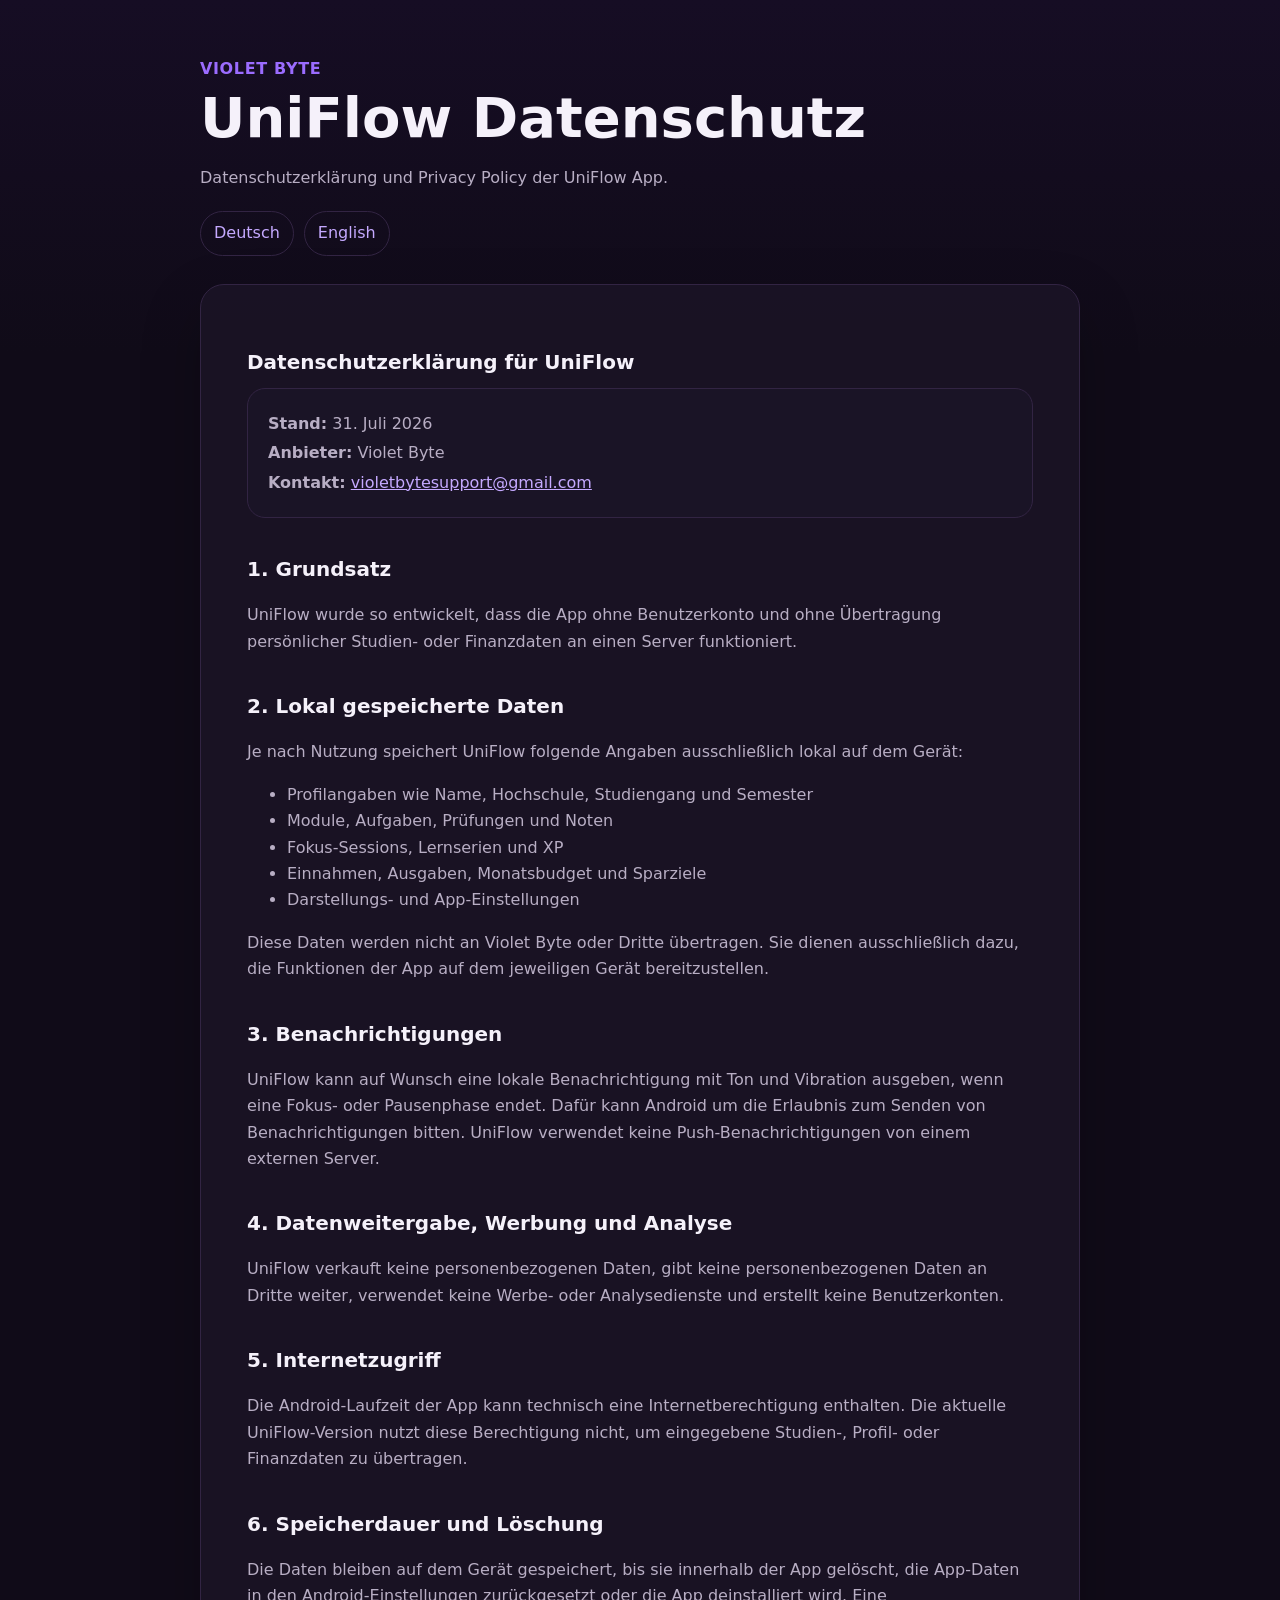
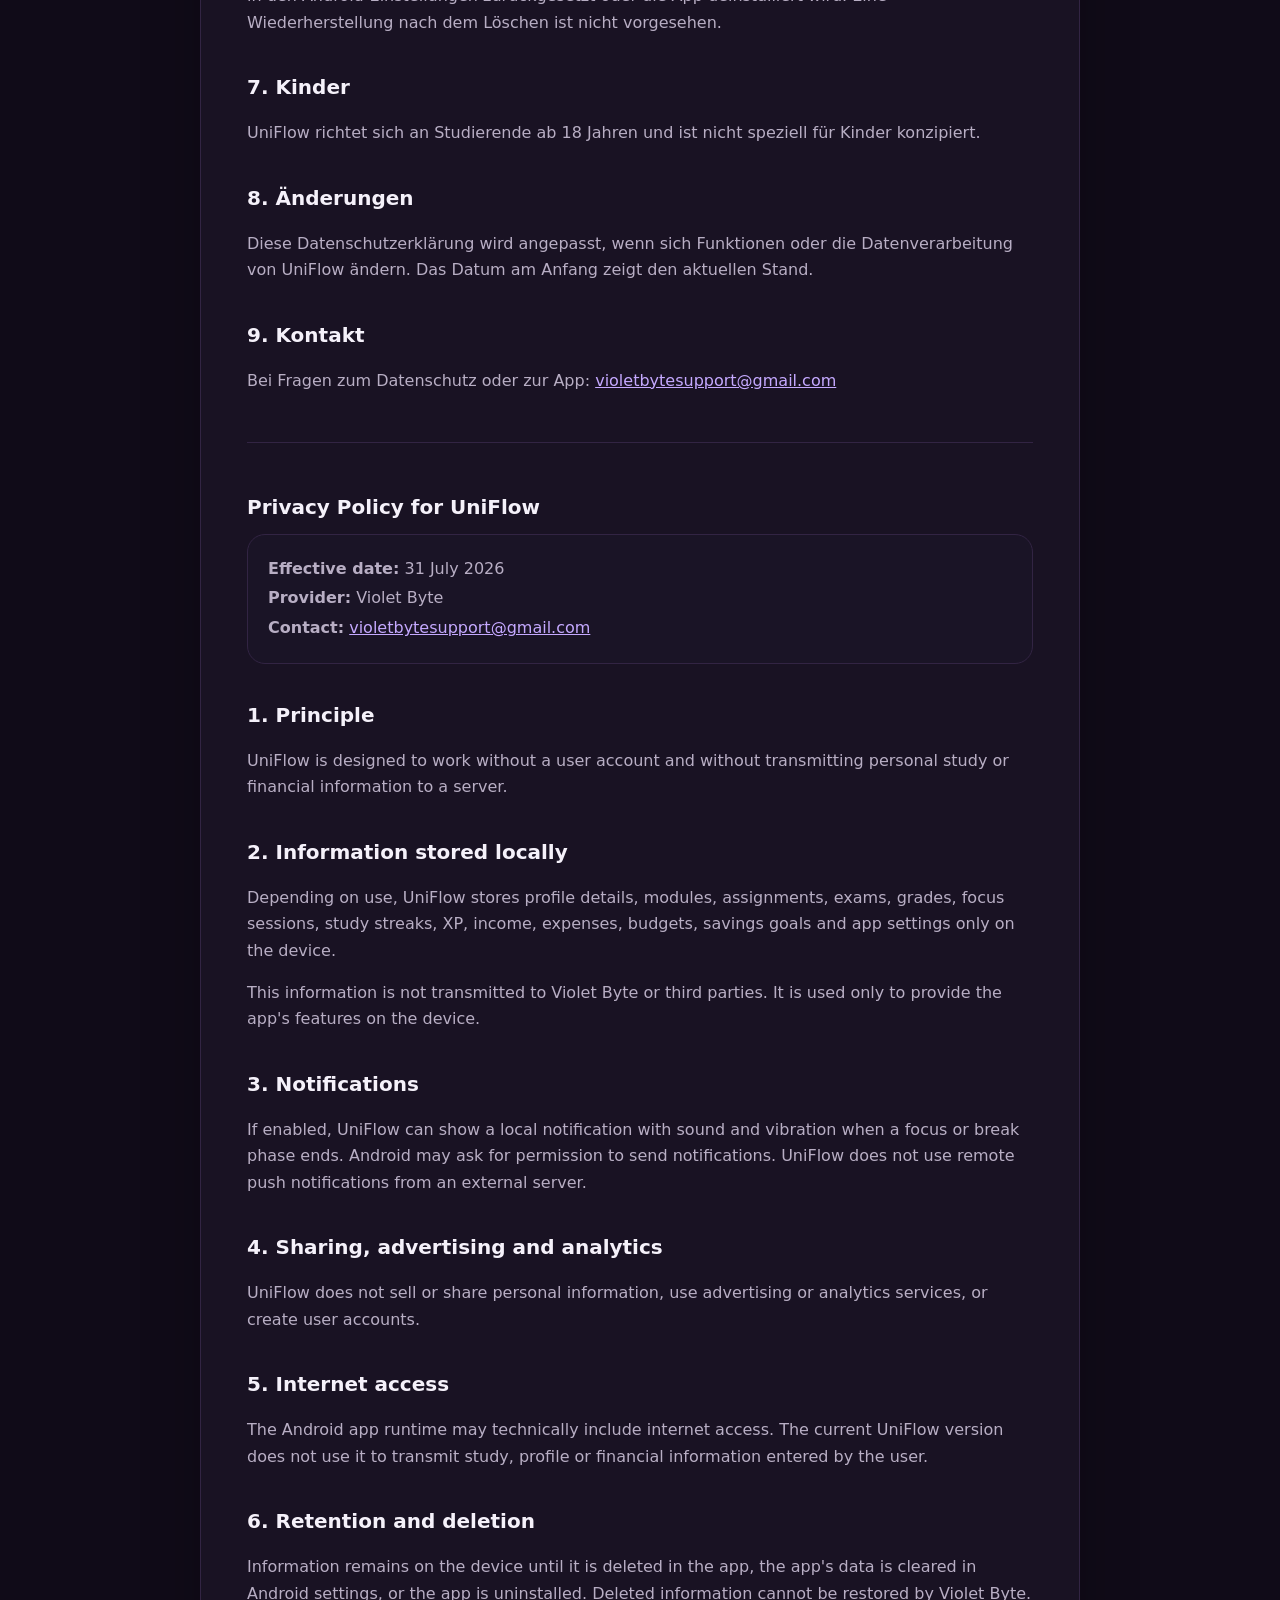
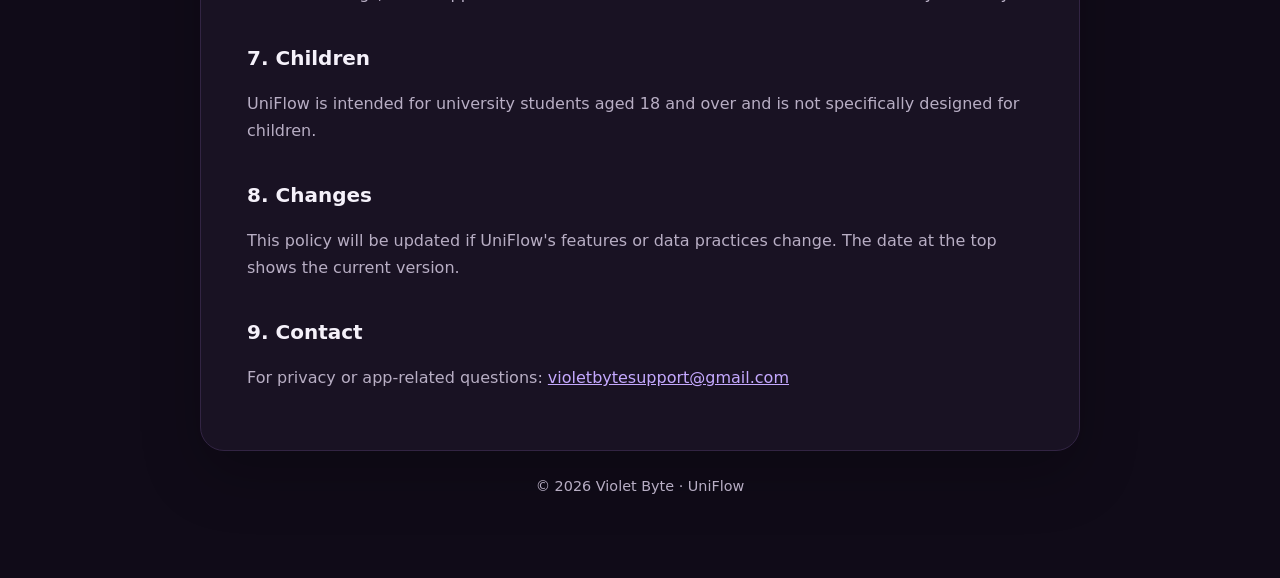
==== index.html @ 36b492f8 "Publish UniFlow privacy policy" ====
<!doctype html>
<html lang="de">
<head>
  <meta charset="utf-8">
  <meta name="viewport" content="width=device-width, initial-scale=1">
  <meta name="description" content="Datenschutzerklärung der UniFlow App von Violet Byte">
  <title>UniFlow – Datenschutzerklärung</title>
  <style>
    :root { color-scheme: dark; --bg:#100b18; --card:#1b1427; --line:#322443; --text:#f5f1fa; --muted:#b8aec4; --accent:#9b6cff; }
    * { box-sizing: border-box; }
    body { margin:0; background:linear-gradient(180deg,#160d24 0,var(--bg) 22rem); color:var(--text); font:16px/1.65 system-ui,-apple-system,"Segoe UI",sans-serif; }
    main { width:min(880px,calc(100% - 32px)); margin:0 auto; padding:56px 0 80px; }
    header { margin-bottom:28px; }
    .brand { color:var(--accent); font-weight:800; letter-spacing:.04em; }
    h1 { margin:.3rem 0 .4rem; font-size:clamp(2rem,6vw,3.5rem); line-height:1.1; }
    h2 { margin:2.2rem 0 .6rem; font-size:1.25rem; }
    p,li { color:var(--muted); }
    .meta { padding:18px 20px; border:1px solid var(--line); border-radius:18px; background:rgba(27,20,39,.9); }
    .meta p { margin:.2rem 0; }
    article { padding:26px clamp(20px,5vw,46px) 42px; border:1px solid var(--line); border-radius:24px; background:rgba(27,20,39,.82); box-shadow:0 24px 60px rgba(0,0,0,.22); }
    a { color:#c5a9ff; }
    nav { display:flex; gap:10px; margin:20px 0; }
    nav a { padding:8px 13px; border:1px solid var(--line); border-radius:999px; text-decoration:none; }
    hr { margin:48px 0; border:0; border-top:1px solid var(--line); }
    footer { margin-top:24px; color:var(--muted); text-align:center; font-size:.9rem; }
  </style>
</head>
<body>
  <main>
    <header>
      <div class="brand">VIOLET BYTE</div>
      <h1>UniFlow Datenschutz</h1>
      <p>Datenschutzerklärung und Privacy Policy der UniFlow App.</p>
      <nav aria-label="Sprachauswahl"><a href="#de">Deutsch</a><a href="#en">English</a></nav>
    </header>

    <article>
      <section id="de" lang="de">
        <h2>Datenschutzerklärung für UniFlow</h2>
        <div class="meta">
          <p><strong>Stand:</strong> 31. Juli 2026</p>
          <p><strong>Anbieter:</strong> Violet Byte</p>
          <p><strong>Kontakt:</strong> <a href="mailto:violetbytesupport@gmail.com">violetbytesupport@gmail.com</a></p>
        </div>

        <h2>1. Grundsatz</h2>
        <p>UniFlow wurde so entwickelt, dass die App ohne Benutzerkonto und ohne Übertragung persönlicher Studien- oder Finanzdaten an einen Server funktioniert.</p>

        <h2>2. Lokal gespeicherte Daten</h2>
        <p>Je nach Nutzung speichert UniFlow folgende Angaben ausschließlich lokal auf dem Gerät:</p>
        <ul>
          <li>Profilangaben wie Name, Hochschule, Studiengang und Semester</li>
          <li>Module, Aufgaben, Prüfungen und Noten</li>
          <li>Fokus-Sessions, Lernserien und XP</li>
          <li>Einnahmen, Ausgaben, Monatsbudget und Sparziele</li>
          <li>Darstellungs- und App-Einstellungen</li>
        </ul>
        <p>Diese Daten werden nicht an Violet Byte oder Dritte übertragen. Sie dienen ausschließlich dazu, die Funktionen der App auf dem jeweiligen Gerät bereitzustellen.</p>

        <h2>3. Benachrichtigungen</h2>
        <p>UniFlow kann auf Wunsch eine lokale Benachrichtigung mit Ton und Vibration ausgeben, wenn eine Fokus- oder Pausenphase endet. Dafür kann Android um die Erlaubnis zum Senden von Benachrichtigungen bitten. UniFlow verwendet keine Push-Benachrichtigungen von einem externen Server.</p>

        <h2>4. Datenweitergabe, Werbung und Analyse</h2>
        <p>UniFlow verkauft keine personenbezogenen Daten, gibt keine personenbezogenen Daten an Dritte weiter, verwendet keine Werbe- oder Analysedienste und erstellt keine Benutzerkonten.</p>

        <h2>5. Internetzugriff</h2>
        <p>Die Android-Laufzeit der App kann technisch eine Internetberechtigung enthalten. Die aktuelle UniFlow-Version nutzt diese Berechtigung nicht, um eingegebene Studien-, Profil- oder Finanzdaten zu übertragen.</p>

        <h2>6. Speicherdauer und Löschung</h2>
        <p>Die Daten bleiben auf dem Gerät gespeichert, bis sie innerhalb der App gelöscht, die App-Daten in den Android-Einstellungen zurückgesetzt oder die App deinstalliert wird. Eine Wiederherstellung nach dem Löschen ist nicht vorgesehen.</p>

        <h2>7. Kinder</h2>
        <p>UniFlow richtet sich an Studierende ab 18 Jahren und ist nicht speziell für Kinder konzipiert.</p>

        <h2>8. Änderungen</h2>
        <p>Diese Datenschutzerklärung wird angepasst, wenn sich Funktionen oder die Datenverarbeitung von UniFlow ändern. Das Datum am Anfang zeigt den aktuellen Stand.</p>

        <h2>9. Kontakt</h2>
        <p>Bei Fragen zum Datenschutz oder zur App: <a href="mailto:violetbytesupport@gmail.com">violetbytesupport@gmail.com</a></p>
      </section>

      <hr>

      <section id="en" lang="en">
        <h2>Privacy Policy for UniFlow</h2>
        <div class="meta">
          <p><strong>Effective date:</strong> 31 July 2026</p>
          <p><strong>Provider:</strong> Violet Byte</p>
          <p><strong>Contact:</strong> <a href="mailto:violetbytesupport@gmail.com">violetbytesupport@gmail.com</a></p>
        </div>

        <h2>1. Principle</h2>
        <p>UniFlow is designed to work without a user account and without transmitting personal study or financial information to a server.</p>

        <h2>2. Information stored locally</h2>
        <p>Depending on use, UniFlow stores profile details, modules, assignments, exams, grades, focus sessions, study streaks, XP, income, expenses, budgets, savings goals and app settings only on the device.</p>
        <p>This information is not transmitted to Violet Byte or third parties. It is used only to provide the app's features on the device.</p>

        <h2>3. Notifications</h2>
        <p>If enabled, UniFlow can show a local notification with sound and vibration when a focus or break phase ends. Android may ask for permission to send notifications. UniFlow does not use remote push notifications from an external server.</p>

        <h2>4. Sharing, advertising and analytics</h2>
        <p>UniFlow does not sell or share personal information, use advertising or analytics services, or create user accounts.</p>

        <h2>5. Internet access</h2>
        <p>The Android app runtime may technically include internet access. The current UniFlow version does not use it to transmit study, profile or financial information entered by the user.</p>

        <h2>6. Retention and deletion</h2>
        <p>Information remains on the device until it is deleted in the app, the app's data is cleared in Android settings, or the app is uninstalled. Deleted information cannot be restored by Violet Byte.</p>

        <h2>7. Children</h2>
        <p>UniFlow is intended for university students aged 18 and over and is not specifically designed for children.</p>

        <h2>8. Changes</h2>
        <p>This policy will be updated if UniFlow's features or data practices change. The date at the top shows the current version.</p>

        <h2>9. Contact</h2>
        <p>For privacy or app-related questions: <a href="mailto:violetbytesupport@gmail.com">violetbytesupport@gmail.com</a></p>
      </section>
    </article>
    <footer>© 2026 Violet Byte · UniFlow</footer>
  </main>
</body>
</html>
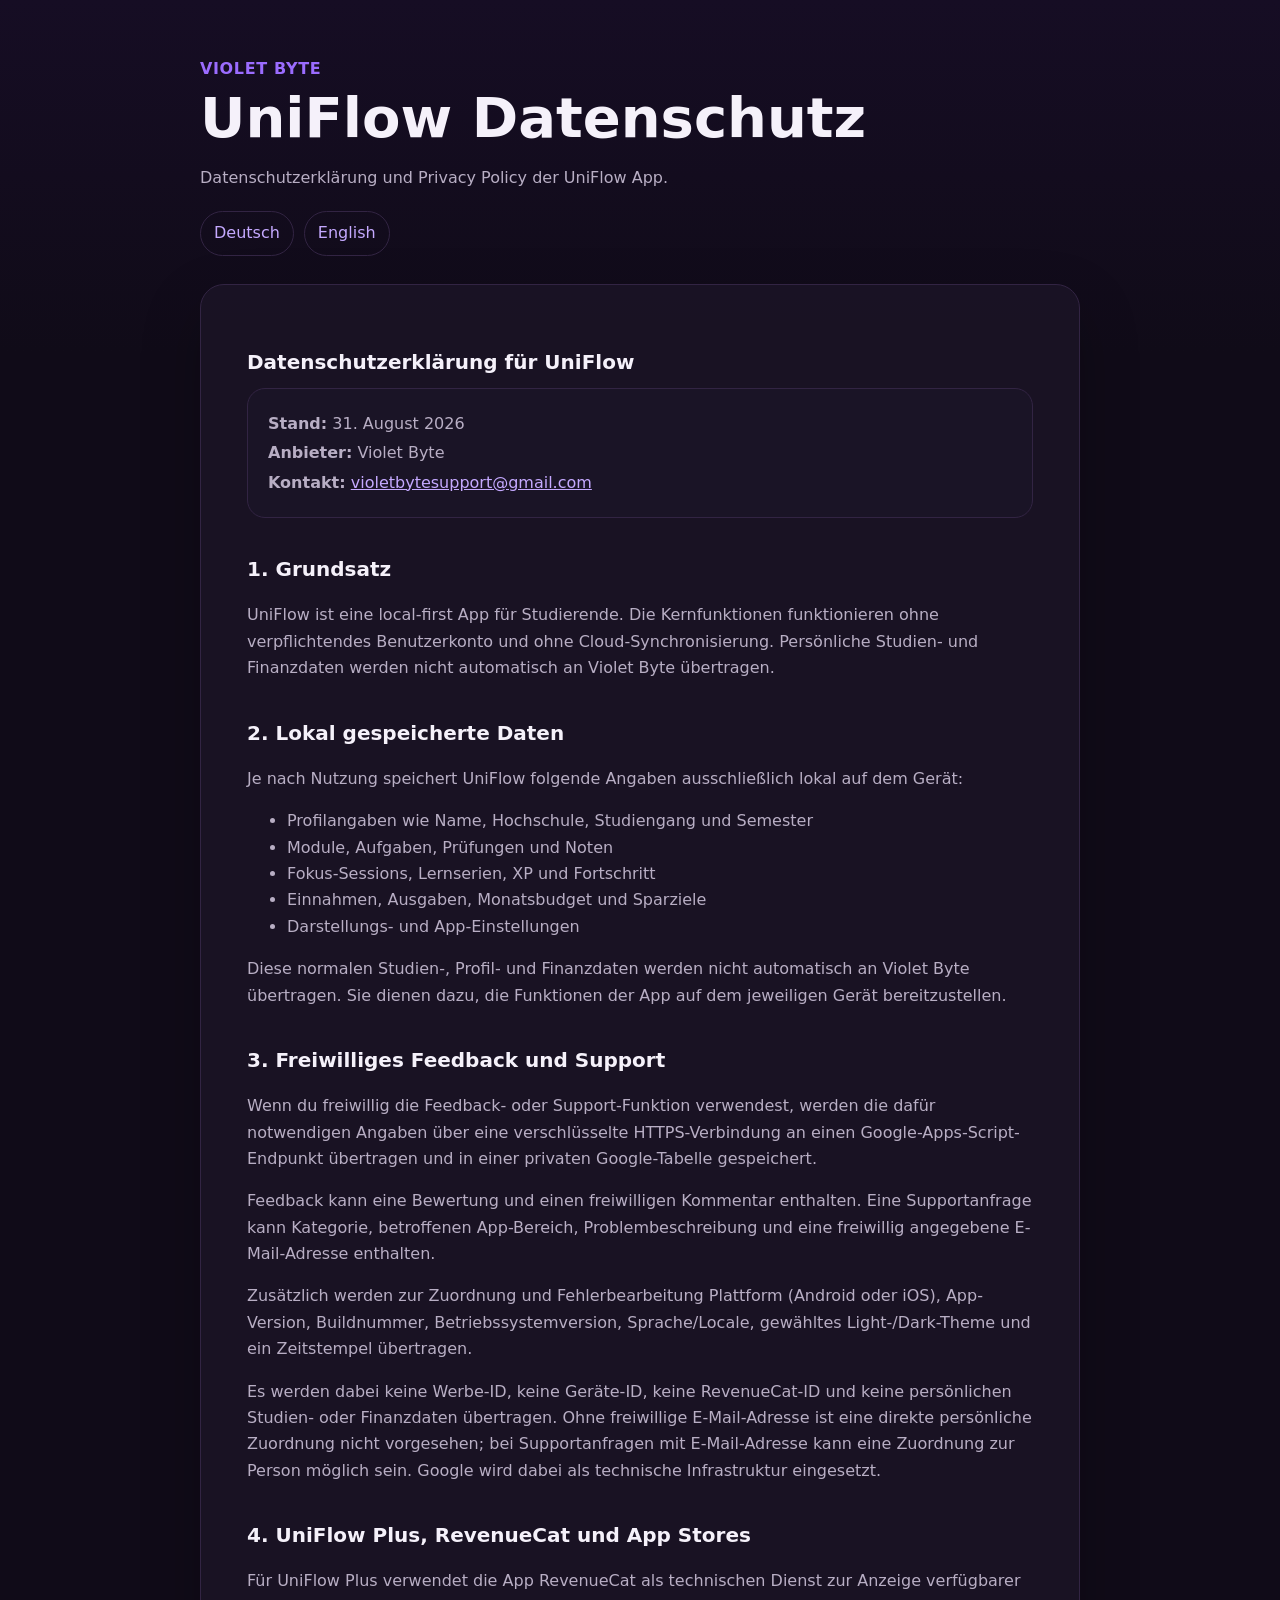
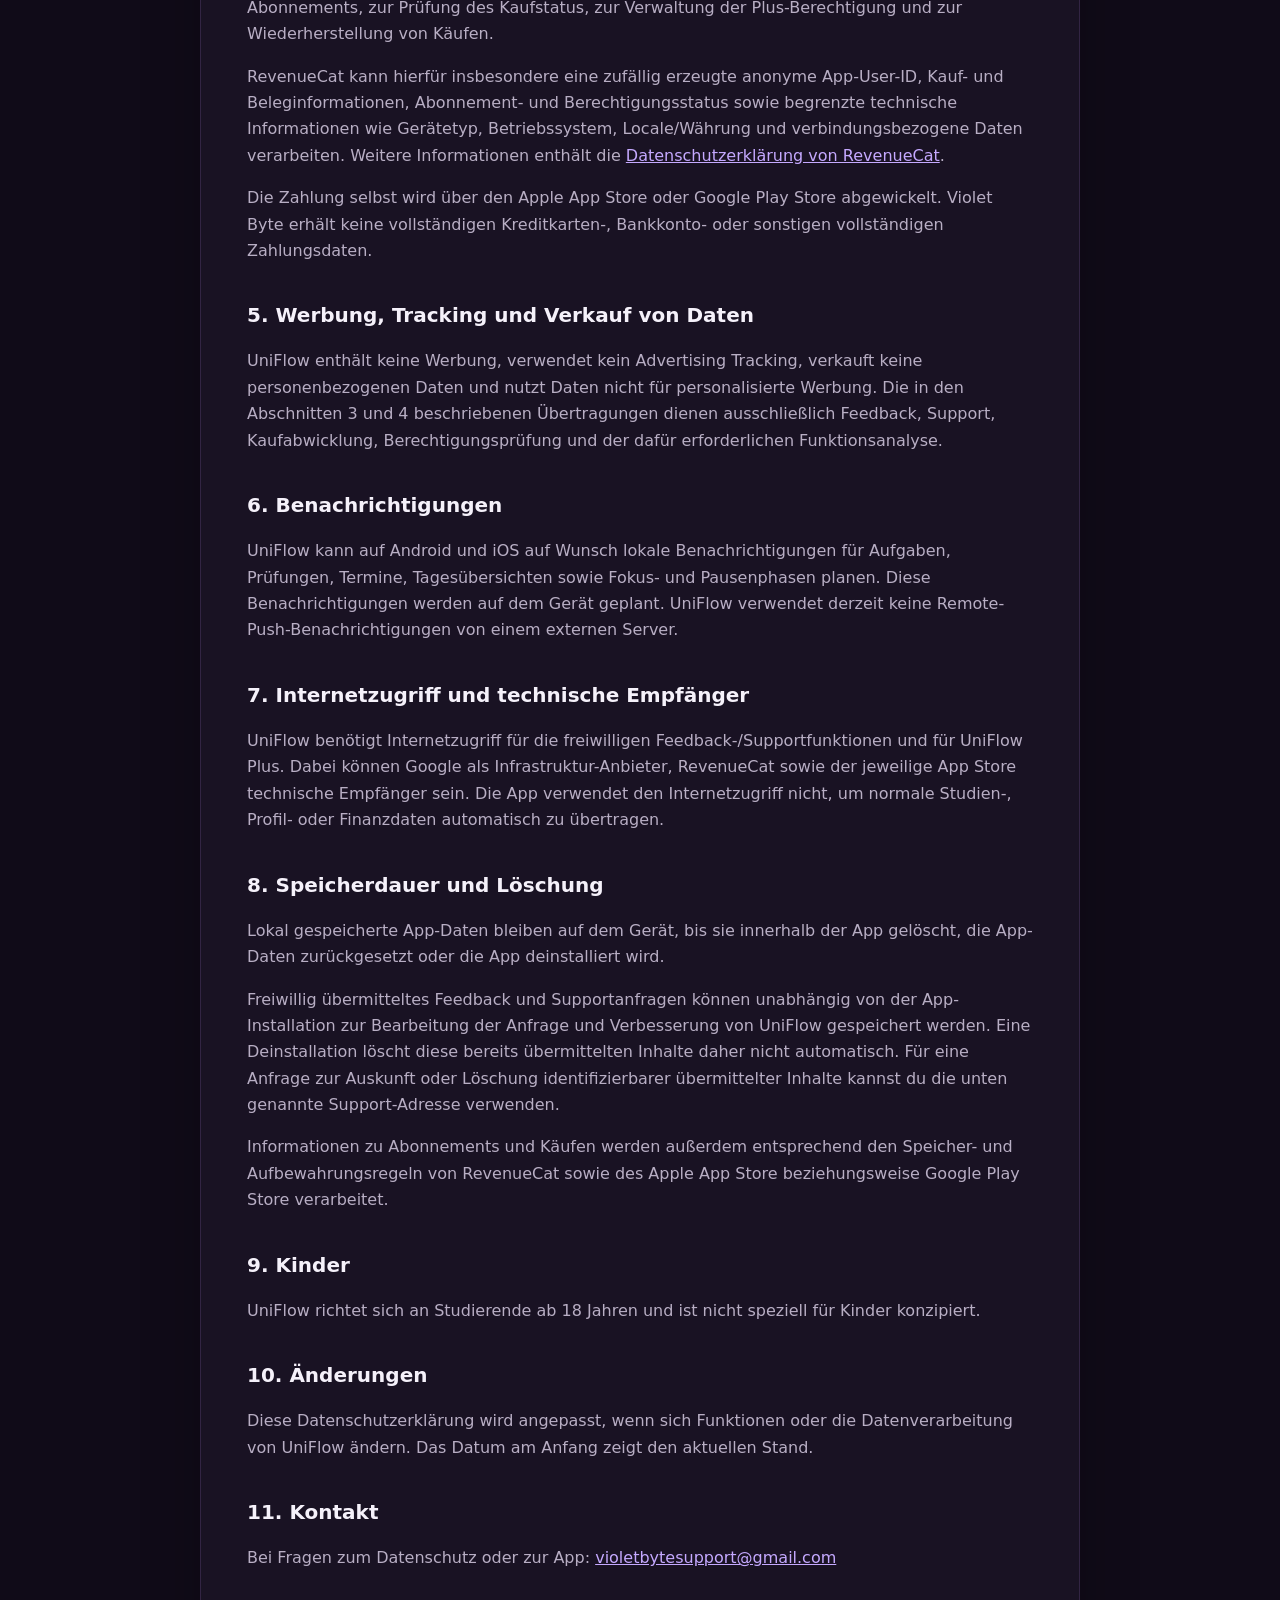
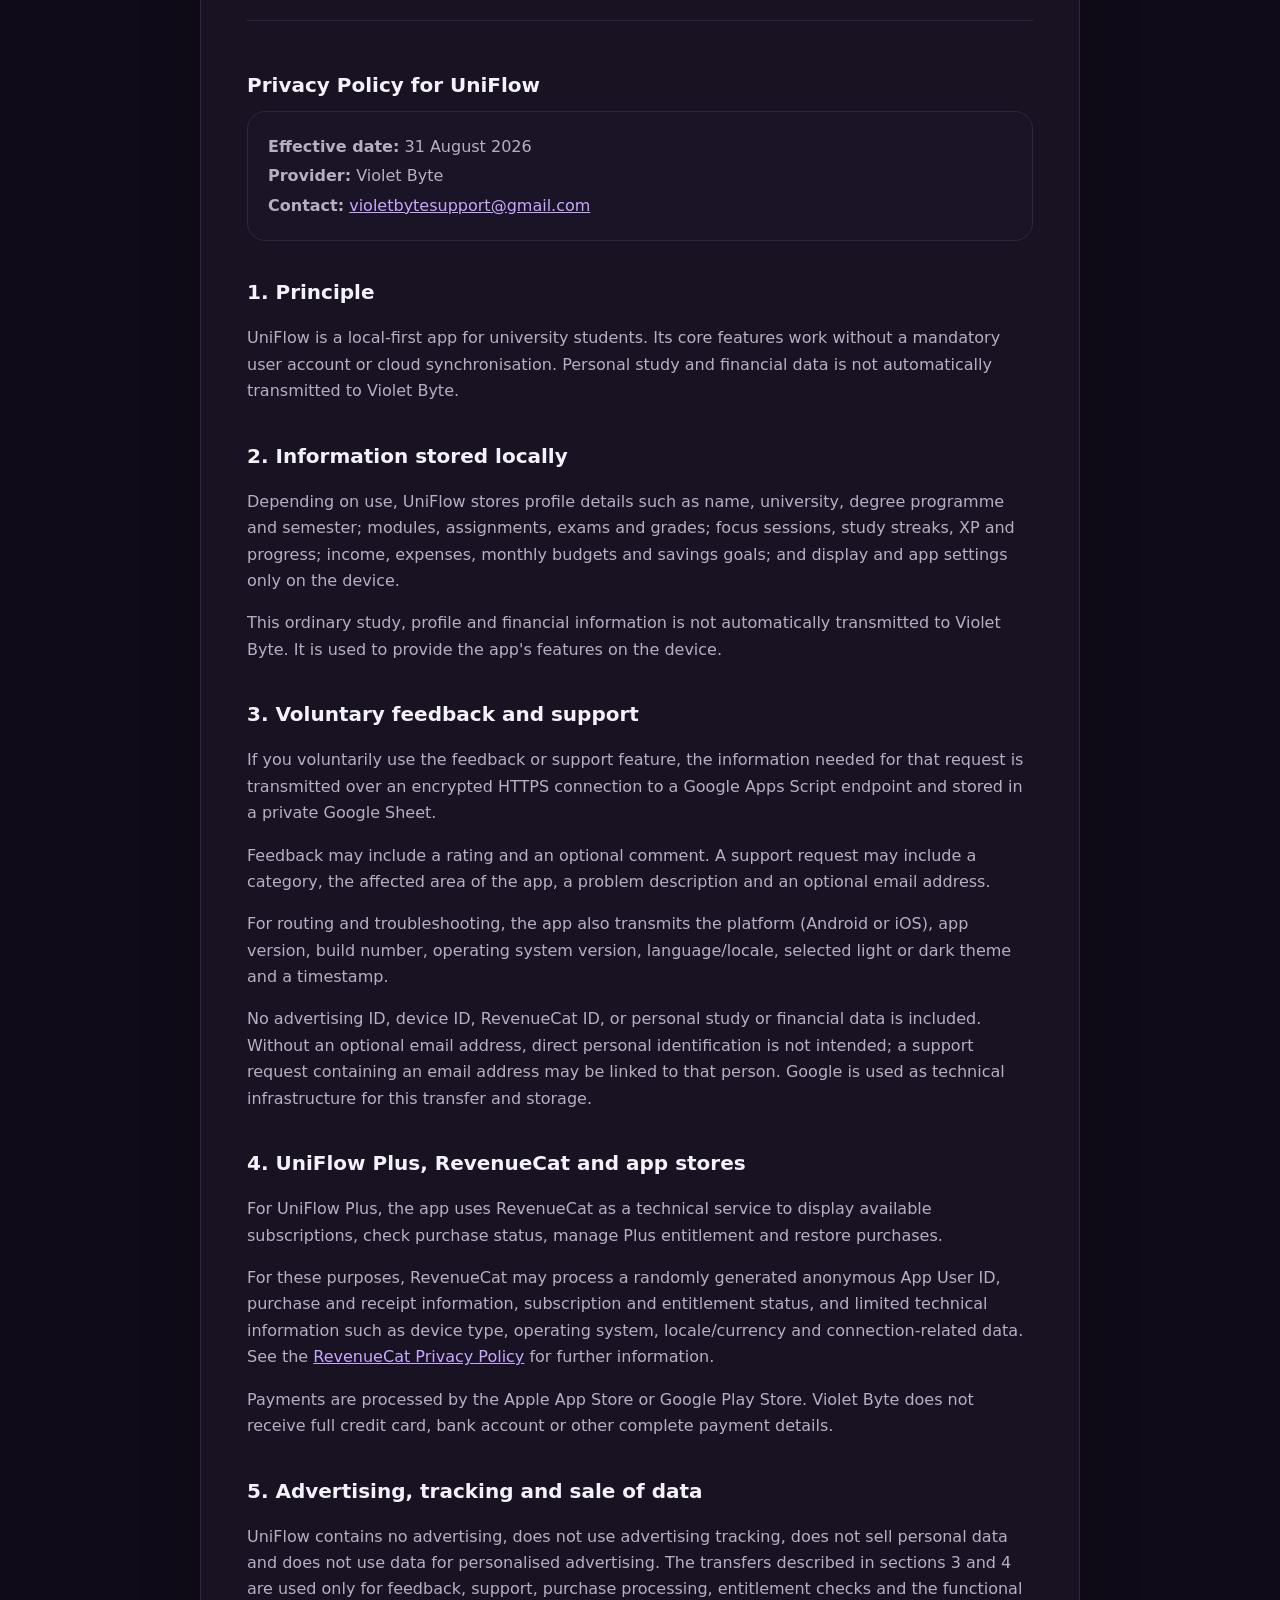
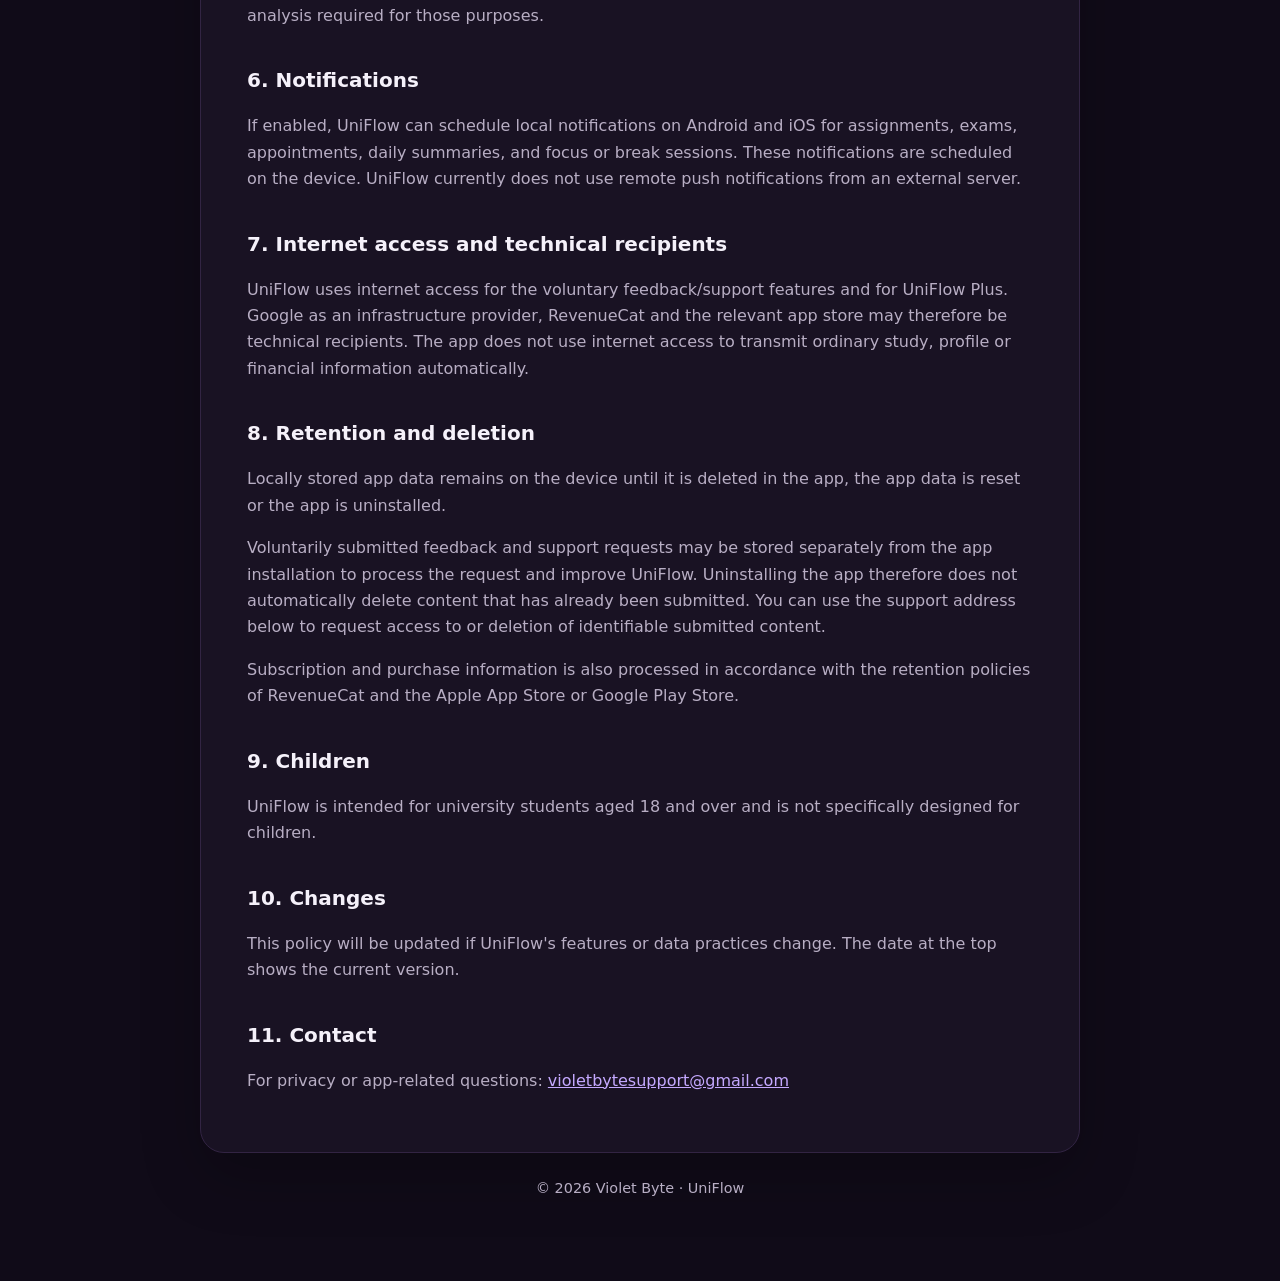
==== commit ac262397: "Update UniFlow privacy policy for feedback and subscriptions" ====
--- a/index.html
+++ b/index.html
@@ -38,44 +38,57 @@
       <section id="de" lang="de">
         <h2>Datenschutzerklärung für UniFlow</h2>
         <div class="meta">
-          <p><strong>Stand:</strong> 31. Juli 2026</p>
+          <p><strong>Stand:</strong> 31. August 2026</p>
           <p><strong>Anbieter:</strong> Violet Byte</p>
           <p><strong>Kontakt:</strong> <a href="mailto:violetbytesupport@gmail.com">violetbytesupport@gmail.com</a></p>
         </div>
 
         <h2>1. Grundsatz</h2>
-        <p>UniFlow wurde so entwickelt, dass die App ohne Benutzerkonto und ohne Übertragung persönlicher Studien- oder Finanzdaten an einen Server funktioniert.</p>
+        <p>UniFlow ist eine local-first App für Studierende. Die Kernfunktionen funktionieren ohne verpflichtendes Benutzerkonto und ohne Cloud-Synchronisierung. Persönliche Studien- und Finanzdaten werden nicht automatisch an Violet Byte übertragen.</p>
 
         <h2>2. Lokal gespeicherte Daten</h2>
         <p>Je nach Nutzung speichert UniFlow folgende Angaben ausschließlich lokal auf dem Gerät:</p>
         <ul>
           <li>Profilangaben wie Name, Hochschule, Studiengang und Semester</li>
           <li>Module, Aufgaben, Prüfungen und Noten</li>
-          <li>Fokus-Sessions, Lernserien und XP</li>
+          <li>Fokus-Sessions, Lernserien, XP und Fortschritt</li>
           <li>Einnahmen, Ausgaben, Monatsbudget und Sparziele</li>
           <li>Darstellungs- und App-Einstellungen</li>
         </ul>
-        <p>Diese Daten werden nicht an Violet Byte oder Dritte übertragen. Sie dienen ausschließlich dazu, die Funktionen der App auf dem jeweiligen Gerät bereitzustellen.</p>
+        <p>Diese normalen Studien-, Profil- und Finanzdaten werden nicht automatisch an Violet Byte übertragen. Sie dienen dazu, die Funktionen der App auf dem jeweiligen Gerät bereitzustellen.</p>
 
-        <h2>3. Benachrichtigungen</h2>
-        <p>UniFlow kann auf Wunsch eine lokale Benachrichtigung mit Ton und Vibration ausgeben, wenn eine Fokus- oder Pausenphase endet. Dafür kann Android um die Erlaubnis zum Senden von Benachrichtigungen bitten. UniFlow verwendet keine Push-Benachrichtigungen von einem externen Server.</p>
+        <h2>3. Freiwilliges Feedback und Support</h2>
+        <p>Wenn du freiwillig die Feedback- oder Support-Funktion verwendest, werden die dafür notwendigen Angaben über eine verschlüsselte HTTPS-Verbindung an einen Google-Apps-Script-Endpunkt übertragen und in einer privaten Google-Tabelle gespeichert.</p>
+        <p>Feedback kann eine Bewertung und einen freiwilligen Kommentar enthalten. Eine Supportanfrage kann Kategorie, betroffenen App-Bereich, Problembeschreibung und eine freiwillig angegebene E-Mail-Adresse enthalten.</p>
+        <p>Zusätzlich werden zur Zuordnung und Fehlerbearbeitung Plattform (Android oder iOS), App-Version, Buildnummer, Betriebssystemversion, Sprache/Locale, gewähltes Light-/Dark-Theme und ein Zeitstempel übertragen.</p>
+        <p>Es werden dabei keine Werbe-ID, keine Geräte-ID, keine RevenueCat-ID und keine persönlichen Studien- oder Finanzdaten übertragen. Ohne freiwillige E-Mail-Adresse ist eine direkte persönliche Zuordnung nicht vorgesehen; bei Supportanfragen mit E-Mail-Adresse kann eine Zuordnung zur Person möglich sein. Google wird dabei als technische Infrastruktur eingesetzt.</p>
 
-        <h2>4. Datenweitergabe, Werbung und Analyse</h2>
-        <p>UniFlow verkauft keine personenbezogenen Daten, gibt keine personenbezogenen Daten an Dritte weiter, verwendet keine Werbe- oder Analysedienste und erstellt keine Benutzerkonten.</p>
+        <h2>4. UniFlow Plus, RevenueCat und App Stores</h2>
+        <p>Für UniFlow Plus verwendet die App RevenueCat als technischen Dienst zur Anzeige verfügbarer Abonnements, zur Prüfung des Kaufstatus, zur Verwaltung der Plus-Berechtigung und zur Wiederherstellung von Käufen.</p>
+        <p>RevenueCat kann hierfür insbesondere eine zufällig erzeugte anonyme App-User-ID, Kauf- und Beleginformationen, Abonnement- und Berechtigungsstatus sowie begrenzte technische Informationen wie Gerätetyp, Betriebssystem, Locale/Währung und verbindungsbezogene Daten verarbeiten. Weitere Informationen enthält die <a href="https://www.revenuecat.com/privacy/" rel="noopener noreferrer">Datenschutzerklärung von RevenueCat</a>.</p>
+        <p>Die Zahlung selbst wird über den Apple App Store oder Google Play Store abgewickelt. Violet Byte erhält keine vollständigen Kreditkarten-, Bankkonto- oder sonstigen vollständigen Zahlungsdaten.</p>
 
-        <h2>5. Internetzugriff</h2>
-        <p>Die Android-Laufzeit der App kann technisch eine Internetberechtigung enthalten. Die aktuelle UniFlow-Version nutzt diese Berechtigung nicht, um eingegebene Studien-, Profil- oder Finanzdaten zu übertragen.</p>
+        <h2>5. Werbung, Tracking und Verkauf von Daten</h2>
+        <p>UniFlow enthält keine Werbung, verwendet kein Advertising Tracking, verkauft keine personenbezogenen Daten und nutzt Daten nicht für personalisierte Werbung. Die in den Abschnitten 3 und 4 beschriebenen Übertragungen dienen ausschließlich Feedback, Support, Kaufabwicklung, Berechtigungsprüfung und der dafür erforderlichen Funktionsanalyse.</p>
 
-        <h2>6. Speicherdauer und Löschung</h2>
-        <p>Die Daten bleiben auf dem Gerät gespeichert, bis sie innerhalb der App gelöscht, die App-Daten in den Android-Einstellungen zurückgesetzt oder die App deinstalliert wird. Eine Wiederherstellung nach dem Löschen ist nicht vorgesehen.</p>
+        <h2>6. Benachrichtigungen</h2>
+        <p>UniFlow kann auf Android und iOS auf Wunsch lokale Benachrichtigungen für Aufgaben, Prüfungen, Termine, Tagesübersichten sowie Fokus- und Pausenphasen planen. Diese Benachrichtigungen werden auf dem Gerät geplant. UniFlow verwendet derzeit keine Remote-Push-Benachrichtigungen von einem externen Server.</p>
 
-        <h2>7. Kinder</h2>
+        <h2>7. Internetzugriff und technische Empfänger</h2>
+        <p>UniFlow benötigt Internetzugriff für die freiwilligen Feedback-/Supportfunktionen und für UniFlow Plus. Dabei können Google als Infrastruktur-Anbieter, RevenueCat sowie der jeweilige App Store technische Empfänger sein. Die App verwendet den Internetzugriff nicht, um normale Studien-, Profil- oder Finanzdaten automatisch zu übertragen.</p>
+
+        <h2>8. Speicherdauer und Löschung</h2>
+        <p>Lokal gespeicherte App-Daten bleiben auf dem Gerät, bis sie innerhalb der App gelöscht, die App-Daten zurückgesetzt oder die App deinstalliert wird.</p>
+        <p>Freiwillig übermitteltes Feedback und Supportanfragen können unabhängig von der App-Installation zur Bearbeitung der Anfrage und Verbesserung von UniFlow gespeichert werden. Eine Deinstallation löscht diese bereits übermittelten Inhalte daher nicht automatisch. Für eine Anfrage zur Auskunft oder Löschung identifizierbarer übermittelter Inhalte kannst du die unten genannte Support-Adresse verwenden.</p>
+        <p>Informationen zu Abonnements und Käufen werden außerdem entsprechend den Speicher- und Aufbewahrungsregeln von RevenueCat sowie des Apple App Store beziehungsweise Google Play Store verarbeitet.</p>
+
+        <h2>9. Kinder</h2>
         <p>UniFlow richtet sich an Studierende ab 18 Jahren und ist nicht speziell für Kinder konzipiert.</p>
 
-        <h2>8. Änderungen</h2>
+        <h2>10. Änderungen</h2>
         <p>Diese Datenschutzerklärung wird angepasst, wenn sich Funktionen oder die Datenverarbeitung von UniFlow ändern. Das Datum am Anfang zeigt den aktuellen Stand.</p>
 
-        <h2>9. Kontakt</h2>
+        <h2>11. Kontakt</h2>
         <p>Bei Fragen zum Datenschutz oder zur App: <a href="mailto:violetbytesupport@gmail.com">violetbytesupport@gmail.com</a></p>
       </section>
 
@@ -84,37 +97,50 @@
       <section id="en" lang="en">
         <h2>Privacy Policy for UniFlow</h2>
         <div class="meta">
-          <p><strong>Effective date:</strong> 31 July 2026</p>
+          <p><strong>Effective date:</strong> 31 August 2026</p>
           <p><strong>Provider:</strong> Violet Byte</p>
           <p><strong>Contact:</strong> <a href="mailto:violetbytesupport@gmail.com">violetbytesupport@gmail.com</a></p>
         </div>
 
         <h2>1. Principle</h2>
-        <p>UniFlow is designed to work without a user account and without transmitting personal study or financial information to a server.</p>
+        <p>UniFlow is a local-first app for university students. Its core features work without a mandatory user account or cloud synchronisation. Personal study and financial data is not automatically transmitted to Violet Byte.</p>
 
         <h2>2. Information stored locally</h2>
-        <p>Depending on use, UniFlow stores profile details, modules, assignments, exams, grades, focus sessions, study streaks, XP, income, expenses, budgets, savings goals and app settings only on the device.</p>
-        <p>This information is not transmitted to Violet Byte or third parties. It is used only to provide the app's features on the device.</p>
+        <p>Depending on use, UniFlow stores profile details such as name, university, degree programme and semester; modules, assignments, exams and grades; focus sessions, study streaks, XP and progress; income, expenses, monthly budgets and savings goals; and display and app settings only on the device.</p>
+        <p>This ordinary study, profile and financial information is not automatically transmitted to Violet Byte. It is used to provide the app's features on the device.</p>
 
-        <h2>3. Notifications</h2>
-        <p>If enabled, UniFlow can show a local notification with sound and vibration when a focus or break phase ends. Android may ask for permission to send notifications. UniFlow does not use remote push notifications from an external server.</p>
+        <h2>3. Voluntary feedback and support</h2>
+        <p>If you voluntarily use the feedback or support feature, the information needed for that request is transmitted over an encrypted HTTPS connection to a Google Apps Script endpoint and stored in a private Google Sheet.</p>
+        <p>Feedback may include a rating and an optional comment. A support request may include a category, the affected area of the app, a problem description and an optional email address.</p>
+        <p>For routing and troubleshooting, the app also transmits the platform (Android or iOS), app version, build number, operating system version, language/locale, selected light or dark theme and a timestamp.</p>
+        <p>No advertising ID, device ID, RevenueCat ID, or personal study or financial data is included. Without an optional email address, direct personal identification is not intended; a support request containing an email address may be linked to that person. Google is used as technical infrastructure for this transfer and storage.</p>
 
-        <h2>4. Sharing, advertising and analytics</h2>
-        <p>UniFlow does not sell or share personal information, use advertising or analytics services, or create user accounts.</p>
+        <h2>4. UniFlow Plus, RevenueCat and app stores</h2>
+        <p>For UniFlow Plus, the app uses RevenueCat as a technical service to display available subscriptions, check purchase status, manage Plus entitlement and restore purchases.</p>
+        <p>For these purposes, RevenueCat may process a randomly generated anonymous App User ID, purchase and receipt information, subscription and entitlement status, and limited technical information such as device type, operating system, locale/currency and connection-related data. See the <a href="https://www.revenuecat.com/privacy/" rel="noopener noreferrer">RevenueCat Privacy Policy</a> for further information.</p>
+        <p>Payments are processed by the Apple App Store or Google Play Store. Violet Byte does not receive full credit card, bank account or other complete payment details.</p>
 
-        <h2>5. Internet access</h2>
-        <p>The Android app runtime may technically include internet access. The current UniFlow version does not use it to transmit study, profile or financial information entered by the user.</p>
+        <h2>5. Advertising, tracking and sale of data</h2>
+        <p>UniFlow contains no advertising, does not use advertising tracking, does not sell personal data and does not use data for personalised advertising. The transfers described in sections 3 and 4 are used only for feedback, support, purchase processing, entitlement checks and the functional analysis required for those purposes.</p>
 
-        <h2>6. Retention and deletion</h2>
-        <p>Information remains on the device until it is deleted in the app, the app's data is cleared in Android settings, or the app is uninstalled. Deleted information cannot be restored by Violet Byte.</p>
+        <h2>6. Notifications</h2>
+        <p>If enabled, UniFlow can schedule local notifications on Android and iOS for assignments, exams, appointments, daily summaries, and focus or break sessions. These notifications are scheduled on the device. UniFlow currently does not use remote push notifications from an external server.</p>
 
-        <h2>7. Children</h2>
+        <h2>7. Internet access and technical recipients</h2>
+        <p>UniFlow uses internet access for the voluntary feedback/support features and for UniFlow Plus. Google as an infrastructure provider, RevenueCat and the relevant app store may therefore be technical recipients. The app does not use internet access to transmit ordinary study, profile or financial information automatically.</p>
+
+        <h2>8. Retention and deletion</h2>
+        <p>Locally stored app data remains on the device until it is deleted in the app, the app data is reset or the app is uninstalled.</p>
+        <p>Voluntarily submitted feedback and support requests may be stored separately from the app installation to process the request and improve UniFlow. Uninstalling the app therefore does not automatically delete content that has already been submitted. You can use the support address below to request access to or deletion of identifiable submitted content.</p>
+        <p>Subscription and purchase information is also processed in accordance with the retention policies of RevenueCat and the Apple App Store or Google Play Store.</p>
+
+        <h2>9. Children</h2>
         <p>UniFlow is intended for university students aged 18 and over and is not specifically designed for children.</p>
 
-        <h2>8. Changes</h2>
+        <h2>10. Changes</h2>
         <p>This policy will be updated if UniFlow's features or data practices change. The date at the top shows the current version.</p>
 
-        <h2>9. Contact</h2>
+        <h2>11. Contact</h2>
         <p>For privacy or app-related questions: <a href="mailto:violetbytesupport@gmail.com">violetbytesupport@gmail.com</a></p>
       </section>
     </article>
